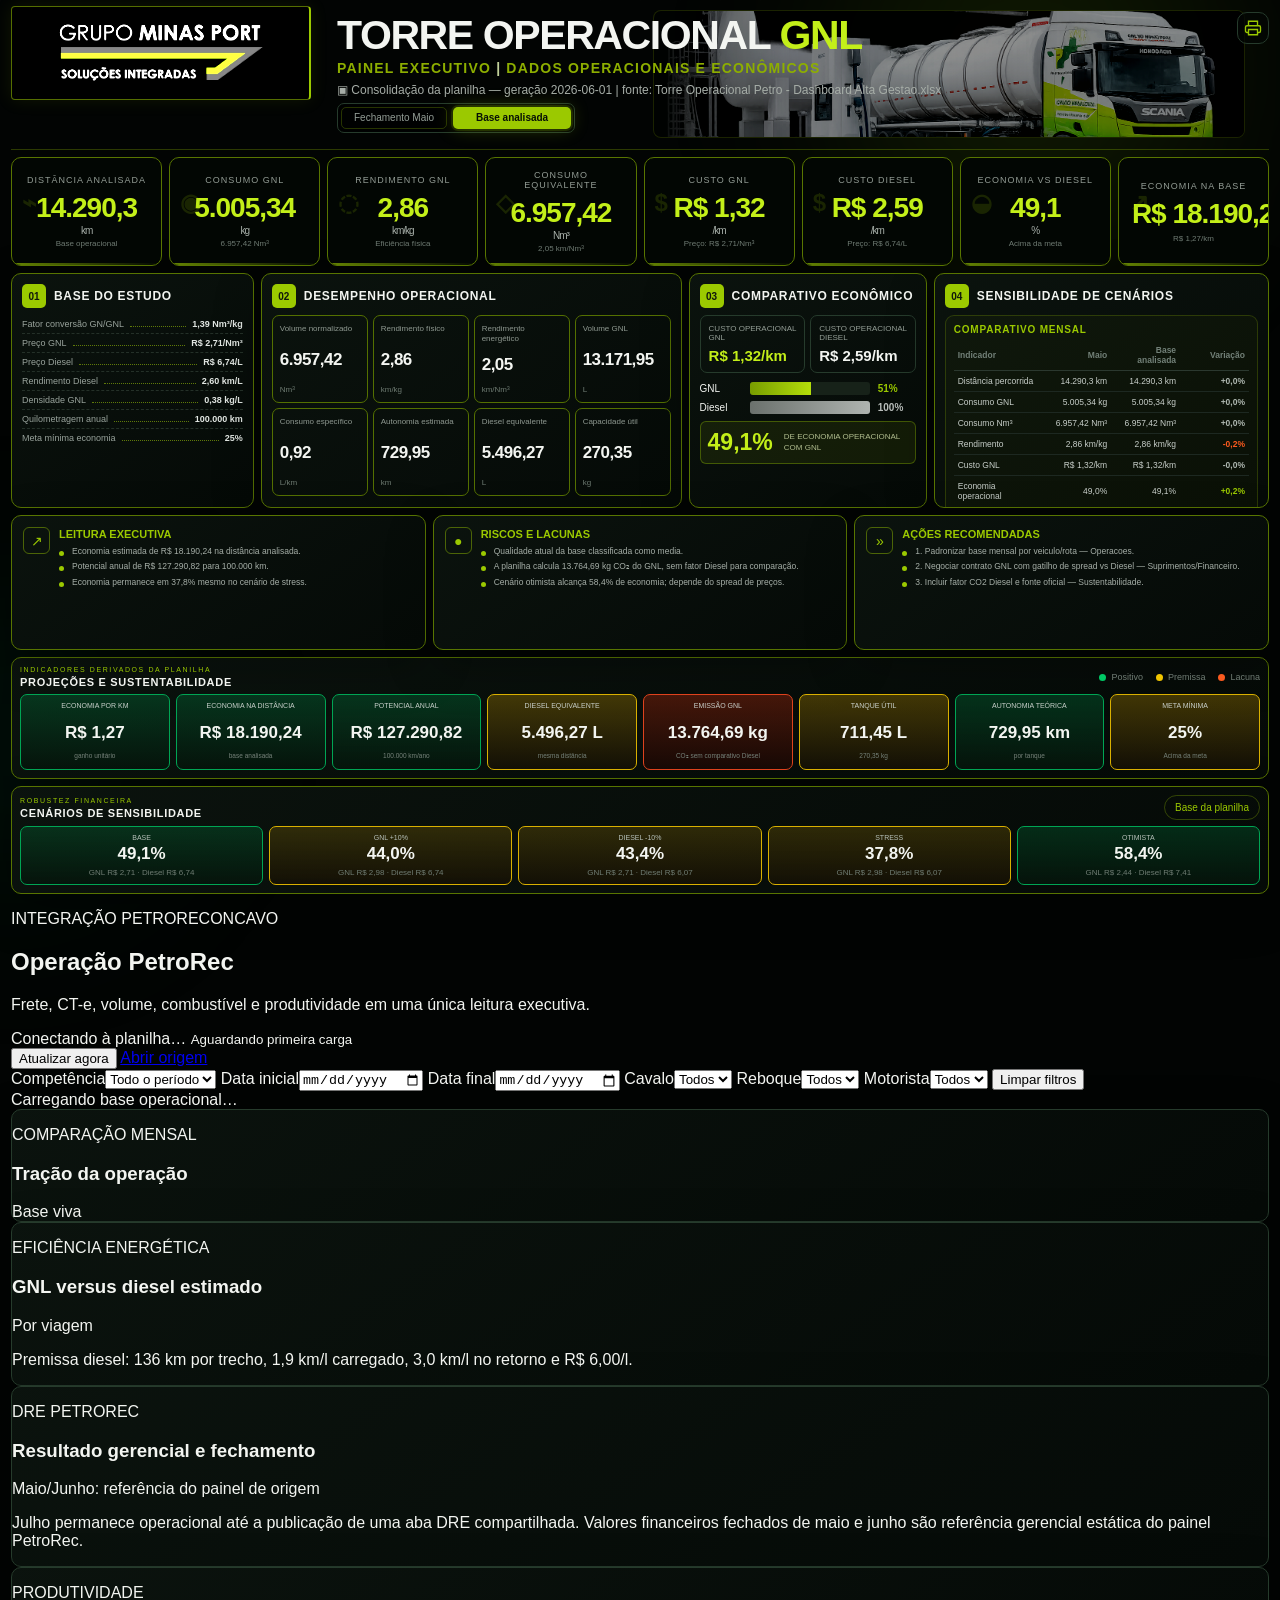
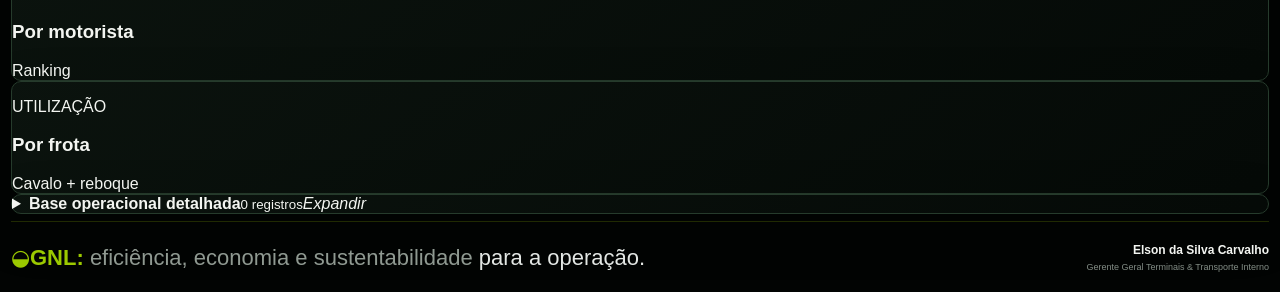
==== index[1].html @ 4cb19794 "Add files via upload" ====
﻿<!doctype html>
<html lang="pt-BR">
<head>
  <meta charset="utf-8">
  <meta name="viewport" content="width=device-width, initial-scale=1">
  <meta name="theme-color" content="#07100b">
  <meta name="description" content="Painel executivo do Projeto Piloto GNL — indicadores operacionais, econômicos e de ciclo.">
  <title>Projeto Piloto GNL | Painel Executivo</title>
  <link rel="stylesheet" href="styles.css?v=41">
  <style>
    .brand{
      position:relative!important;
      background:#020403!important;
      border:1px solid rgba(155,201,0,.55)!important;
      overflow:hidden!important;
    }
    .brand::before{
      content:""!important;
      position:absolute!important;
      inset:12px 16px!important;
      background:url("logo-minas-port-oficial.jpg") center center / contain no-repeat!important;
      z-index:10!important;
      display:block!important;
    }
    .brand>*{
      visibility:hidden!important;
    }
    @media (min-width:1251px){
      .hero{
        min-height:145px!important;
      }
      .hero-copy{
        padding:14px 0 14px 250px!important;
        width:calc(62% - 250px)!important;
        max-width:none!important;
      }
      .hero h1{
        white-space:nowrap!important;
        font-size:38px!important;
        line-height:1!important;
      }
      .hero-subtitle{
        white-space:nowrap!important;
      }
      .period-range{
        white-space:nowrap!important;
      }
      .hero-art{
        left:63%!important;
        right:18px!important;
        top:10px!important;
        bottom:auto!important;
        width:auto!important;
        height:125px!important;
        opacity:.95!important;
        background:#020403!important;
        border:1px solid rgba(155,201,0,.18)!important;
        border-radius:8px!important;
        overflow:hidden!important;
      }
      .hero-art .truck-photo{
        position:absolute!important;
        inset:0!important;
        width:100%!important;
        height:100%!important;
        object-fit:cover!important;
        object-position:center 55%!important;
        transform:none!important;
        opacity:.78!important;
        filter:brightness(.62) contrast(1.22) saturate(1.05)!important;
        mask-image:linear-gradient(90deg,transparent 0%,rgba(0,0,0,.65) 10%,#000 24%,#000 100%)!important;
        -webkit-mask-image:linear-gradient(90deg,transparent 0%,rgba(0,0,0,.65) 10%,#000 24%,#000 100%)!important;
      }
    }
  </style>
  <link rel="stylesheet" href="logo-fix.css?v=5">
  <link rel="stylesheet" href="petrorec.css?v=1">
  <style id="logo-oficial-fix-final">
    /* Logo oficial — correção final embutida no index para evitar falha por cache ou arquivo CSS não enviado */
    .brand.brand-text{
      background:#000!important;
      border:1px solid rgba(155,201,0,.55)!important;
      border-right:2px solid var(--lime)!important;
      box-shadow:0 0 22px rgba(155,201,0,.10)!important;
      display:flex!important;
      align-items:center!important;
      justify-content:center!important;
      overflow:hidden!important;
      padding:8px 12px!important;
    }
    .brand.brand-text::before,
    .brand.brand-text::after{
      content:none!important;
      display:none!important;
      background:none!important;
    }
    .brand.brand-text > :not(.official-logo){
      display:none!important;
      visibility:hidden!important;
      opacity:0!important;
    }
    .brand.brand-text .official-logo,
    .brand.brand-text img.official-logo{
      display:block!important;
      visibility:visible!important;
      opacity:1!important;
      width:100%!important;
      height:100%!important;
      max-width:100%!important;
      max-height:100%!important;
      object-fit:contain!important;
      object-position:center!important;
      filter:none!important;
      mix-blend-mode:normal!important;
    }
    @media(min-width:1251px){
      .brand.brand-text{
        width:300px!important;
        height:94px!important;
      }
      .hero-copy{
        padding-left:326px!important;
        width:calc(62% - 326px)!important;
      }
    }
    @media(max-width:820px){
      .brand.brand-text{
        width:190px!important;
        height:72px!important;
      }
      .brand.brand-text .official-logo{
        max-width:178px!important;
        max-height:62px!important;
      }
    }
  </style>
  <style id="topo-final-estavel-31-07-v2">
    /* TOPO FINAL ESTAVEL - corrige logo, caminhão, título e botões de mês */
    @media (min-width:1251px){
      .topbar.shell{
        height:106px!important;
        pointer-events:none!important;
      }
      .topbar .brand.brand-text{
        width:300px!important;
        height:94px!important;
        padding:8px 12px!important;
        background:#000!important;
        border:1px solid rgba(155,201,0,.55)!important;
        border-right:2px solid var(--lime)!important;
        border-radius:4px!important;
        overflow:hidden!important;
        display:flex!important;
        align-items:center!important;
        justify-content:center!important;
        pointer-events:auto!important;
      }
      .topbar .brand.brand-text::before,
      .topbar .brand.brand-text::after{
        content:none!important;
        display:none!important;
        background:none!important;
      }
      .topbar .brand.brand-text > :not(.official-logo){
        display:none!important;
        visibility:hidden!important;
        opacity:0!important;
      }
      .topbar .brand.brand-text img.official-logo{
        display:block!important;
        visibility:visible!important;
        opacity:1!important;
        width:100%!important;
        height:100%!important;
        max-width:100%!important;
        max-height:100%!important;
        object-fit:contain!important;
        object-position:center!important;
        filter:brightness(1.75) contrast(1.18) saturate(1.08)!important;
        mix-blend-mode:normal!important;
      }
      .hero{
        min-height:150px!important;
        display:flex!important;
        align-items:center!important;
        overflow:hidden!important;
      }
      .hero-copy{
        width:50%!important;
        max-width:760px!important;
        padding:12px 0 12px 326px!important;
        align-self:stretch!important;
        display:flex!important;
        flex-direction:column!important;
        justify-content:center!important;
        z-index:3!important;
      }
      .hero h1{
        font-size:41px!important;
        line-height:.95!important;
        letter-spacing:-1.4px!important;
        white-space:nowrap!important;
        margin:0!important;
      }
      .hero-subtitle{
        font-size:14px!important;
        letter-spacing:1.2px!important;
        margin:5px 0 0!important;
        white-space:nowrap!important;
      }
      .period-range{
        font-size:12px!important;
        margin:7px 0 0!important;
        white-space:nowrap!important;
      }
      .period-control{
        position:static!important;
        margin-top:6px!important;
        gap:7px!important;
        align-items:flex-start!important;
        width:auto!important;
        max-width:none!important;
      }
      .period-control>span{display:none!important;}
      .period-buttons{
        display:inline-flex!important;
        flex-wrap:nowrap!important;
        gap:6px!important;
        width:auto!important;
        max-width:none!important;
        padding:3px!important;
        border-radius:7px!important;
        background:rgba(0,0,0,.55)!important;
      }
      .period-buttons button{
        min-width:auto!important;
        padding:5px 12px!important;
        font-size:10px!important;
        line-height:1!important;
        border-radius:5px!important;
        white-space:nowrap!important;
      }
      .hero-art{
        left:51%!important;
        right:24px!important;
        top:10px!important;
        bottom:auto!important;
        width:auto!important;
        height:128px!important;
        opacity:.92!important;
        overflow:hidden!important;
        background:#020403!important;
        border:1px solid rgba(155,201,0,.18)!important;
        border-radius:8px!important;
      }
      .hero-art .plant{display:none!important;}
      .hero-art .truck-photo{
        position:absolute!important;
        inset:0!important;
        width:100%!important;
        height:100%!important;
        object-fit:cover!important;
        object-position:center 52%!important;
        transform:none!important;
        opacity:.82!important;
        filter:brightness(.70) contrast(1.18) saturate(1.08)!important;
        mask-image:linear-gradient(90deg,transparent 0%,rgba(0,0,0,.70) 8%,#000 22%,#000 100%)!important;
        -webkit-mask-image:linear-gradient(90deg,transparent 0%,rgba(0,0,0,.70) 8%,#000 22%,#000 100%)!important;
      }
    }
  </style>
</head>
<body>
  <div class="ambient ambient-a"></div>
  <div class="ambient ambient-b"></div>

  <header class="topbar shell">
    <a class="brand brand-text" href="#" aria-label="Grupo Minas Port — Soluções Integradas">
      <img class="official-logo" src="logo-minas-port-oficial.jpg" alt="Grupo Minas Port — Soluções Integradas">
      <span class="brand-title">GRUPO <strong>MINAS PORT</strong></span>
      <span class="brand-line"></span>
      <span class="brand-subtitle">SOLUÇÕES INTEGRADAS</span>
      <span class="brand-arrow"></span>
    </a>
    <div class="topbar-actions">
      <span class="live-dot"><i></i> Dados consolidados</span>
      <button class="icon-button" id="printButton" type="button" title="Imprimir painel" aria-label="Imprimir painel">
        <svg viewBox="0 0 24 24" aria-hidden="true"><path d="M6 9V3h12v6M6 18H4a2 2 0 0 1-2-2v-5a2 2 0 0 1 2-2h16a2 2 0 0 1 2 2v5a2 2 0 0 1-2 2h-2M6 14h12v7H6z"/></svg>
      </button>
    </div>
  </header>

  <main class="shell">
    <section class="hero">
      <div class="hero-copy">
        <p class="eyebrow">PAINEL EXECUTIVO</p>
        <h1>TORRE OPERACIONAL <span>GNL</span></h1>
        <p class="hero-subtitle">Painel executivo <span>|</span> Dados operacionais e econômicos</p>
        <p class="period-range" id="periodRange"></p>
        <div class="period-control" aria-label="Selecionar período">
          <span>Fonte</span>
          <div class="period-buttons" id="periodButtons"></div>
        </div>
      </div>
      <div class="hero-art" aria-hidden="true">
        <img class="truck-photo" src="terminal-gnl-dashboard.png" alt="">
        <svg class="plant" viewBox="0 0 720 210" preserveAspectRatio="xMidYMax meet">
          <defs>
            <linearGradient id="skyGlow" x1="0" y1="0" x2="1" y2="1"><stop stop-color="#b4f000" stop-opacity=".4"/><stop offset="1" stop-color="#00dd70" stop-opacity="0"/></linearGradient>
            <linearGradient id="truckGreen" x1="0" y1="0" x2="0" y2="1"><stop stop-color="#9bc900"/><stop offset="1" stop-color="#0f8f3b"/></linearGradient>
          </defs>
          <path class="horizon" d="M0 171H720"/>
          <g class="factory">
            <path d="M5 171v-40h22v40m8 0V99h15v72m13 0v-51h27v51m9 0V65h12v106m14 0v-88h15v88m13 0v-49h34v49m12 0V92h13v79m16 0v-57h27v57"/>
            <path class="thin" d="M13 130V91m8 39V78m83-14V34m6 30V20m22 62V48m8 34V37m62 54V53m7 38V69M0 147h243M41 108h168M72 132h145"/>
            <circle cx="110" cy="17" r="5"/><circle cx="139" cy="34" r="4"/><circle cx="209" cy="66" r="4"/>
          </g>
          <g class="truck" transform="translate(245 67)">
            <path class="tank" d="M207 21h174c37 0 54 27 54 54s-17 54-54 54H207c-28 0-43-24-43-54s15-54 43-54Z"/>
            <ellipse class="tank-end" cx="210" cy="75" rx="45" ry="54"/>
            <path class="tank-line" d="M257 22v106m62-106v106m62-106v106"/>
            <path class="cab" d="M5 20h119l39 48v74H0V50Z"/>
            <path class="cab-green" d="M3 83h157v59H0V101Z"/>
            <path class="window" d="M25 34h79l28 35H19Z"/>
            <path class="window-cut" d="M80 34v35"/>
            <path class="chassis" d="M21 137h405v13H21Z"/>
            <g class="wheels"><circle cx="46" cy="147" r="23"/><circle cx="132" cy="147" r="23"/><circle cx="350" cy="147" r="23"/><circle cx="408" cy="147" r="23"/></g>
            <g class="hubs"><circle cx="46" cy="147" r="9"/><circle cx="132" cy="147" r="9"/><circle cx="350" cy="147" r="9"/><circle cx="408" cy="147" r="9"/></g>
            <text x="37" y="113">GNL</text>
          </g>
          <path class="glow-road" d="M180 202C335 151 542 157 715 191"/>
        </svg>
      </div>
    </section>

    <section class="kpi-grid" id="kpiGrid" aria-label="Principais indicadores"></section>

    <section class="dashboard-grid">
      <article class="panel base-panel">
        <div class="panel-heading"><span class="panel-number">01</span><div><p>Premissas</p><h2>Base do estudo</h2></div></div>
        <dl class="study-list" id="studyList"></dl>
      </article>

      <article class="panel performance-panel">
        <div class="panel-heading"><span class="panel-number">02</span><div><p>Eficiência</p><h2>Desempenho operacional</h2></div></div>
        <div class="mini-grid" id="performanceGrid"></div>
      </article>

      <article class="panel economy-panel">
        <div class="panel-heading"><span class="panel-number">03</span><div><p>Resultado</p><h2>Comparativo econômico</h2></div></div>
        <div class="cost-cards" id="costCards"></div>
        <div class="bar-comparison">
          <div class="bar-row"><span>GNL</span><div class="bar-track"><i style="width:51%"></i></div><strong>51%</strong></div>
          <div class="bar-row diesel"><span>Diesel</span><div class="bar-track"><i style="width:100%"></i></div><strong>100%</strong></div>
        </div>
        <div class="saving"><strong id="savingValue">49%</strong><span>de economia operacional com GNL</span></div>
      </article>

      <article class="panel compare-panel">
        <div class="panel-heading"><span class="panel-number">04</span><div><p>Risco</p><h2>Sensibilidade de cenários</h2></div></div>
        <div class="month-compare">
          <h3>Comparativo mensal</h3>
          <table>
            <thead><tr id="monthComparisonHead"></tr></thead>
            <tbody id="monthComparisonBody"></tbody>
          </table>
        </div>
        <div class="table-wrap">
          <table>
            <thead><tr><th>Cenário</th><th id="prevMonthLabel">Preço GNL</th><th id="currentMonthLabel">Preço Diesel</th><th>Economia</th></tr></thead>
            <tbody id="comparisonBody"></tbody>
          </table>
        </div>
      </article>
    </section>

    <section class="insight-grid">
      <article class="panel insight"><div class="insight-icon">↗</div><div><h2>Leitura executiva</h2><ul id="advanceList"></ul></div></article>
      <article class="panel insight"><div class="insight-icon">●</div><div><h2>Riscos e lacunas</h2><ul id="statusList"></ul></div></article>
      <article class="panel insight"><div class="insight-icon">»</div><div><h2>Ações recomendadas</h2><ul id="nextList"></ul></div></article>
    </section>

    <section class="panel time-section">
      <div class="section-title"><div><p>Indicadores derivados da planilha</p><h2>Projeções e sustentabilidade</h2></div><span class="legend"><i class="good"></i>Positivo <i class="warn"></i>Premissa <i class="bad"></i>Lacuna</span></div>
      <div class="time-grid" id="timeGrid"></div>
    </section>

    <section class="panel stop-section">
      <div class="section-title"><div><p>Robustez financeira</p><h2>Cenários de sensibilidade</h2></div><span class="trip-count">Base da planilha</span></div>
      <div class="stop-grid" id="stopGrid"></div>
    </section>

    <section class="pr-module" id="petrorec" aria-labelledby="prTitle">
      <header class="pr-header">
        <div class="pr-heading-copy">
          <p class="pr-eyebrow">INTEGRAÇÃO PETRORECONCAVO</p>
          <h2 id="prTitle">Operação PetroRec</h2>
          <p>Frete, CT-e, volume, combustível e produtividade em uma única leitura executiva.</p>
        </div>
        <div class="pr-source-box">
          <span class="pr-status" id="prStatus" data-state="loading">Conectando à planilha…</span>
          <small id="prUpdatedAt">Aguardando primeira carga</small>
          <div class="pr-source-actions">
            <button type="button" id="prRefresh">Atualizar agora</button>
            <a href="https://paulogrupominasport.github.io/dashboard-PetroRec/" target="_blank" rel="noopener">Abrir origem</a>
          </div>
        </div>
      </header>

      <div class="pr-filterbar" aria-label="Filtros PetroRec">
        <label><span>Competência</span><select id="prMonth"><option value="">Todo o período</option></select></label>
        <label><span>Data inicial</span><input type="date" id="prDateStart"></label>
        <label><span>Data final</span><input type="date" id="prDateEnd"></label>
        <label><span>Cavalo</span><select id="prTruck"><option value="">Todos</option></select></label>
        <label><span>Reboque</span><select id="prTrailer"><option value="">Todos</option></select></label>
        <label><span>Motorista</span><select id="prDriver"><option value="">Todos</option></select></label>
        <button class="pr-clear" type="button" id="prClearFilters">Limpar filtros</button>
      </div>

      <div class="pr-context" id="prContext">Carregando base operacional…</div>
      <div class="pr-kpi-grid" id="prKpis" aria-label="Indicadores PetroRec"></div>

      <div class="pr-grid pr-grid-main">
        <article class="panel pr-panel">
          <div class="pr-panel-title"><div><p>COMPARAÇÃO MENSAL</p><h3>Tração da operação</h3></div><span>Base viva</span></div>
          <div class="pr-month-chart" id="prMonthChart"></div>
          <div class="pr-table-wrap pr-compact-table"><table><thead id="prMonthHead"></thead><tbody id="prMonthBody"></tbody></table></div>
        </article>

        <article class="panel pr-panel">
          <div class="pr-panel-title"><div><p>EFICIÊNCIA ENERGÉTICA</p><h3>GNL versus diesel estimado</h3></div><span>Por viagem</span></div>
          <div class="pr-fuel-cards" id="prFuelCards"></div>
          <div class="pr-fuel-bars" id="prFuelBars"></div>
          <p class="pr-assumption">Premissa diesel: 136 km por trecho, 1,9 km/l carregado, 3,0 km/l no retorno e R$ 6,00/l.</p>
        </article>
      </div>

      <article class="panel pr-panel pr-dre-panel">
        <div class="pr-panel-title"><div><p>DRE PETROREC</p><h3>Resultado gerencial e fechamento</h3></div><span class="pr-manual-badge">Maio/Junho: referência do painel de origem</span></div>
        <div class="pr-table-wrap"><table><thead id="prDreHead"></thead><tbody id="prDreBody"></tbody></table></div>
        <p class="pr-data-note">Julho permanece operacional até a publicação de uma aba DRE compartilhada. Valores financeiros fechados de maio e junho são referência gerencial estática do painel PetroRec.</p>
      </article>

      <div class="pr-grid pr-grid-ranking">
        <article class="panel pr-panel">
          <div class="pr-panel-title"><div><p>PRODUTIVIDADE</p><h3>Por motorista</h3></div><span>Ranking</span></div>
          <div class="pr-ranking" id="prDriverRanking"></div>
        </article>
        <article class="panel pr-panel">
          <div class="pr-panel-title"><div><p>UTILIZAÇÃO</p><h3>Por frota</h3></div><span>Cavalo + reboque</span></div>
          <div class="pr-ranking" id="prFleetRanking"></div>
        </article>
      </div>

      <details class="panel pr-panel pr-details">
        <summary><span><b>Base operacional detalhada</b><small id="prDetailCount">0 registros</small></span><em>Expandir</em></summary>
        <div class="pr-table-wrap"><table><thead><tr><th>Data</th><th>Motorista</th><th>Cavalo</th><th>Reboque</th><th>CT-e líq.</th><th>Frete</th><th>Volume m³</th><th>GNL kg</th><th>Custo GNL</th><th>R$/km</th></tr></thead><tbody id="prDetailBody"></tbody></table></div>
      </details>
    </section>
  </main>

  <footer class="shell footer">
    <div class="footer-claim"><span class="leaf">◒</span><strong>GNL:</strong> eficiência, economia e sustentabilidade <em>para a operação.</em></div>
    <div class="signature"><strong>Elson da Silva Carvalho</strong><span>Gerente Geral Terminais &amp; Transporte Interno</span></div>
  </footer>

  <div class="toast" id="toast" role="status" aria-live="polite"></div>
  <script src="dados.js?v=6"></script>
  <script src="script.js?v=34"></script>
  <script src="petrorec.js?v=1"></script>
</body>
</html>
---- styles.css ----
:root {
  --bg:#050806; --panel:#09100c; --panel-2:#0d1711; --line:#263b2c;
  --lime:#9bc900; --lime-bright:#c3ef19; --green:#00c965; --text:#f3f5f1;
  --muted:#96a099; --amber:#f1c500; --orange:#fa5a1f; --red:#d62f16;
  --radius:16px; --shadow:0 16px 48px rgba(0,0,0,.28);
}

/* Cenários extraídos da planilha */
.stop-grid{grid-template-columns:repeat(5,1fr)}
.stop-card em{display:block;margin-top:4px;color:#6f7c73;font-size:8px;font-style:normal}
.stop-card.scenario-warn{border-color:#d9b000;background:linear-gradient(180deg,rgba(201,153,0,.2),rgba(20,16,5,.9))}
.stop-card.scenario-bad{border-color:#df421d;background:linear-gradient(180deg,rgba(179,40,11,.26),rgba(25,8,4,.9))}
@media(max-width:820px){.stop-grid{grid-template-columns:repeat(2,1fr)}}
@media(max-width:520px){.stop-grid{grid-template-columns:1fr}}

/* LOGO MINAS PORT — ÚLTIMA PRIORIDADE
   Esta regra fica no fim do arquivo para sobrepor todos os ajustes antigos. */
.topbar .brand.brand-text{
  width:300px!important;
  height:94px!important;
  padding:8px 12px!important;
  background:#000!important;
  border:1px solid rgba(155,201,0,.55)!important;
  border-right:2px solid var(--lime)!important;
  border-radius:4px!important;
  box-shadow:0 0 18px rgba(155,201,0,.10)!important;
  overflow:hidden!important;
  display:flex!important;
  align-items:center!important;
  justify-content:center!important;
  pointer-events:auto!important;
}
.topbar .brand.brand-text::before,
.topbar .brand.brand-text::after{content:none!important;display:none!important;background:none!important}
.topbar .brand.brand-text > :not(.official-logo){display:none!important;visibility:hidden!important;opacity:0!important}
.topbar .brand.brand-text img.official-logo{
  content:url("logo-minas-port-oficial.jpg");
  display:block!important;
  visibility:visible!important;
  opacity:1!important;
  width:100%!important;
  height:100%!important;
  max-width:100%!important;
  max-height:100%!important;
  object-fit:contain!important;
  object-position:center!important;
  filter:none!important;
  mix-blend-mode:normal!important;
}
@media(min-width:1251px){
  .hero-copy{padding-left:326px!important;width:calc(62% - 326px)!important}
}
@media(max-width:820px){
  .topbar .brand.brand-text{width:210px!important;height:72px!important;padding:6px 8px!important}
}

/* LOGO MINAS PORT — AJUSTE DEFINITIVO 31/07
   Mantém o logo oficial em alta leitura e neutraliza regras antigas duplicadas. */
.topbar .brand.brand-text{
  width:300px!important;
  height:94px!important;
  padding:8px 12px!important;
  background:#000!important;
  border:1px solid rgba(155,201,0,.55)!important;
  border-right:2px solid var(--lime)!important;
  border-radius:4px!important;
  box-shadow:0 0 18px rgba(155,201,0,.10)!important;
  overflow:hidden!important;
  display:flex!important;
  align-items:center!important;
  justify-content:center!important;
  pointer-events:auto!important;
}
.topbar .brand.brand-text::before,
.topbar .brand.brand-text::after{
  content:none!important;
  display:none!important;
  background:none!important;
}
.topbar .brand.brand-text > :not(.official-logo){
  display:none!important;
  visibility:hidden!important;
  opacity:0!important;
}
.topbar .brand.brand-text img.official-logo{
  content:url("logo-minas-port-oficial.jpg");
  display:block!important;
  visibility:visible!important;
  opacity:1!important;
  width:100%!important;
  height:100%!important;
  max-width:100%!important;
  max-height:100%!important;
  object-fit:contain!important;
  object-position:center!important;
  filter:none!important;
  mix-blend-mode:normal!important;
}
@media(min-width:1251px){
  .hero-copy{
    padding-left:326px!important;
    width:calc(62% - 326px)!important;
  }
}
@media(max-width:820px){
  .topbar .brand.brand-text{
    width:210px!important;
    height:72px!important;
    padding:6px 8px!important;
  }
}

/* LOGO OFICIAL — REGRA FINAL ABSOLUTA */
.brand.brand-text{
  background:#020403!important;
  border:1px solid rgba(155,201,0,.55)!important;
  box-shadow:0 0 22px rgba(155,201,0,.10)!important;
  display:flex!important;
  align-items:center!important;
  justify-content:center!important;
  overflow:hidden!important;
  padding:10px 14px!important;
}
.brand.brand-text::before,
.brand.brand-text::after{
  content:none!important;
  display:none!important;
  background:none!important;
}
.brand.brand-text > :not(.official-logo){
  display:none!important;
  visibility:hidden!important;
  opacity:0!important;
}
.brand.brand-text .official-logo,
.brand.brand-text img.official-logo{
  display:block!important;
  visibility:visible!important;
  opacity:1!important;
  width:100%!important;
  height:100%!important;
  max-width:220px!important;
  max-height:78px!important;
  object-fit:contain!important;
  object-position:center!important;
  filter:brightness(1.55) contrast(1.18) drop-shadow(0 0 6px rgba(180,240,0,.12))!important;
}
@media(min-width:1251px){
  .brand.brand-text{
    width:228px!important;
    height:90px!important;
  }
}
@media(max-width:820px){
  .brand.brand-text{
    width:190px!important;
    height:72px!important;
  }
  .brand.brand-text .official-logo{
    max-width:178px!important;
    max-height:62px!important;
  }
}

/* LOGO OFICIAL — REGRA FINAL ABSOLUTA */
.brand.brand-text{
  background:#020403!important;
  border:1px solid rgba(155,201,0,.55)!important;
  box-shadow:0 0 22px rgba(155,201,0,.10)!important;
  display:flex!important;
  align-items:center!important;
  justify-content:center!important;
  overflow:hidden!important;
  padding:10px 14px!important;
}
.brand.brand-text::before,
.brand.brand-text::after{
  content:none!important;
  display:none!important;
  background:none!important;
}
.brand.brand-text > :not(.official-logo){
  display:none!important;
  visibility:hidden!important;
  opacity:0!important;
}
.brand.brand-text .official-logo,
.brand.brand-text img.official-logo{
  display:block!important;
  visibility:visible!important;
  opacity:1!important;
  width:100%!important;
  height:100%!important;
  max-width:220px!important;
  max-height:78px!important;
  object-fit:contain!important;
  object-position:center!important;
  filter:brightness(1.55) contrast(1.18) drop-shadow(0 0 6px rgba(180,240,0,.12))!important;
}
@media(min-width:1251px){
  .brand.brand-text{
    width:228px!important;
    height:90px!important;
  }
}
@media(max-width:820px){
  .brand.brand-text{
    width:190px!important;
    height:72px!important;
  }
  .brand.brand-text .official-logo{
    max-width:178px!important;
    max-height:62px!important;
  }
}

/* Ajuste definitivo 2026-07-31: caminhão ampliado na faixa superior marcada */
@media (min-width:1251px){
  .hero{
    min-height:190px!important;
  }
  .hero-copy{
    padding:14px 0 14px 250px!important;
    max-width:720px!important;
  }
  .hero-art{
    left:46%!important;
    right:18px!important;
    top:8px!important;
    bottom:auto!important;
    width:auto!important;
    height:178px!important;
    opacity:.95!important;
    background:#020403!important;
    border:1px solid rgba(155,201,0,.18)!important;
    border-radius:8px!important;
    overflow:hidden!important;
  }
  .hero-art .truck-photo{
    position:absolute!important;
    inset:0!important;
    width:100%!important;
    height:100%!important;
    object-fit:cover!important;
    object-position:center 56%!important;
    transform:none!important;
    opacity:.78!important;
    filter:brightness(.62) contrast(1.22) saturate(1.05)!important;
    mask-image:linear-gradient(90deg,transparent 0%,rgba(0,0,0,.65) 10%,#000 24%,#000 100%)!important;
    -webkit-mask-image:linear-gradient(90deg,transparent 0%,rgba(0,0,0,.65) 10%,#000 24%,#000 100%)!important;
  }
}

/* Ajuste definitivo 2026-07-31: caminhão ampliado na faixa superior marcada */
@media (min-width:1251px){
  .hero{
    min-height:190px!important;
  }
  .hero-copy{
    padding:14px 0 14px 250px!important;
    max-width:720px!important;
  }
  .hero-art{
    left:46%!important;
    right:18px!important;
    top:8px!important;
    bottom:auto!important;
    width:auto!important;
    height:178px!important;
    opacity:.95!important;
    background:#020403!important;
    border:1px solid rgba(155,201,0,.18)!important;
    border-radius:8px!important;
    overflow:hidden!important;
  }
  .hero-art .truck-photo{
    position:absolute!important;
    inset:0!important;
    width:100%!important;
    height:100%!important;
    object-fit:cover!important;
    object-position:center 56%!important;
    transform:none!important;
    opacity:.78!important;
    filter:brightness(.62) contrast(1.22) saturate(1.05)!important;
    mask-image:linear-gradient(90deg,transparent 0%,rgba(0,0,0,.65) 10%,#000 24%,#000 100%)!important;
    -webkit-mask-image:linear-gradient(90deg,transparent 0%,rgba(0,0,0,.65) 10%,#000 24%,#000 100%)!important;
  }
}

/* Correções finais: logo em HTML/CSS, botão sem sobreposição e comparativo mensal */
.brand.brand-text{position:relative;gap:5px;justify-content:center;padding:12px 14px 12px 14px;background:#020403;border:1px solid rgba(155,201,0,.42);overflow:hidden}
.brand-title{font-size:16px;letter-spacing:1.2px;color:#d9dedb;white-space:nowrap}
.brand-title strong{color:#fff;font-weight:900}
.brand-line{width:178px;height:4px;background:linear-gradient(90deg,#dfe5df 0 62%,var(--lime) 62% 100%);box-shadow:0 0 8px rgba(155,201,0,.25)}
.brand-subtitle{font-size:8px;letter-spacing:1.4px;color:#d6ddd8;white-space:nowrap}
.brand-arrow{position:absolute;right:13px;bottom:20px;width:58px;height:17px;background:var(--lime);clip-path:polygon(0 35%,72% 35%,72% 0,100% 50%,72% 100%,72% 65%,0 65%)}
.brand.brand-text:after{display:none}
.brand-signature{display:none!important}
.month-compare{margin-bottom:10px;border:1px solid rgba(155,201,0,.22);border-radius:9px;padding:8px;background:rgba(155,201,0,.035)}
.month-compare h3{margin:0 0 5px;color:var(--lime);font-size:10px;text-transform:uppercase;letter-spacing:.8px}
.month-compare table{font-size:8.5px;min-width:0;width:100%;table-layout:fixed}
.month-compare th,.month-compare td{padding:5px 4px}
.month-compare th:first-child,.month-compare td:first-child{width:30%}

/* Ajuste 2026-07-31: imagem superior em formato banner, preenchendo a área marcada */
@media (min-width:1251px){
  .hero{min-height:190px!important}
  .hero-copy{padding:14px 0 14px 250px!important;max-width:720px!important}
  .hero-art{
    left:46%!important;
    right:18px!important;
    top:8px!important;
    bottom:auto!important;
    width:auto!important;
    height:178px!important;
    background:#020403!important;
    border:1px solid rgba(155,201,0,.16)!important;
    border-radius:8px!important;
    overflow:hidden!important;
  }
  .hero-art .truck-photo{
    inset:0!important;
    width:100%!important;
    height:100%!important;
    object-fit:cover!important;
    object-position:center 56%!important;
    transform:none!important;
    opacity:.78!important;
    filter:brightness(.62) contrast(1.22) saturate(1.05)!important;
    mask-image:linear-gradient(90deg,transparent 0%,rgba(0,0,0,.65) 10%,#000 24%,#000 100%)!important;
    -webkit-mask-image:linear-gradient(90deg,transparent 0%,rgba(0,0,0,.65) 10%,#000 24%,#000 100%)!important;
  }
}

/* Imagens oficiais fornecidas para o cabeçalho */
.brand:after{display:none}
.brand-mark{width:176px;height:27px;object-fit:cover;object-position:center 61%;margin-top:6px;background:#fff;border-radius:1px}
.hero-art .plant{display:none}
.truck-photo{position:absolute;right:0;bottom:0;width:100%;height:100%;object-fit:cover;object-position:center 30%;filter:saturate(1.02) contrast(1.08) brightness(.88);mask-image:linear-gradient(90deg,transparent 0%,rgba(0,0,0,.75) 20%,#000 35%,#000 100%);-webkit-mask-image:linear-gradient(90deg,transparent 0%,rgba(0,0,0,.75) 20%,#000 35%,#000 100%)}
@media(max-width:820px){.brand-mark{width:150px;height:24px}.truck-photo{object-position:center 30%}}
.brand-signature{display:block;width:210px;height:auto;max-height:84px;object-fit:contain;filter:brightness(1.25) contrast(1.05) drop-shadow(0 0 8px rgba(155,201,0,.08))}
@media(min-width:1251px){.hero-art{right:12px;width:min(56%,940px)}.brand{padding-right:18px}.brand-signature{width:205px}}
@media(max-width:820px){.brand-signature{width:170px;max-height:65px}}

/* Ajuste solicitado: logo legível e fotografia 100% visível */
.brand{background:#fff;padding:5px 9px;border-radius:3px}
.brand-signature{width:205px;max-height:76px;filter:none}
.hero-art{height:100%}
.truck-photo{inset:0;width:100%;height:100%;object-fit:contain;object-position:center;filter:none;mask-image:none;-webkit-mask-image:none}
@media(min-width:1251px){.brand{width:228px;height:88px;padding:8px 10px}.hero-art{right:22px;width:190px;height:112px}.brand-signature{width:205px;max-height:72px}}
@media(max-width:820px){.brand{padding:4px 7px}.brand-signature{width:160px;max-height:58px}.hero-art{right:0;width:42%;height:100%}}

/* Composição final baseada no mockup de referência */
.brand{background:#000;border:1px solid rgba(155,201,0,.3);box-shadow:0 0 22px rgba(155,201,0,.08)}
.brand-signature{filter:brightness(1.9) contrast(1.15) drop-shadow(0 0 5px rgba(255,255,255,.12))}
.hero-art{background:#020403}
.truck-photo{width:100%;height:100%;object-fit:cover;object-position:center 48%;opacity:.78;filter:brightness(.52) contrast(1.28) saturate(1.2);mask-image:linear-gradient(90deg,transparent 0%,rgba(0,0,0,.55) 14%,#000 36%,#000 100%);-webkit-mask-image:linear-gradient(90deg,transparent 0%,rgba(0,0,0,.55) 14%,#000 36%,#000 100%)}
@media(min-width:1251px){.brand{width:228px;height:88px}.hero-art{right:0;width:min(60%,1000px);height:112px}}
@media(max-width:820px){.brand{background:#000}.hero-art{width:58%}.truck-photo{object-position:center 48%}}

/* Redução solicitada: caminhão a 50% do tamanho anterior */
.truck-photo{transform:scale(.5);transform-origin:right center}
*{box-sizing:border-box} html{scroll-behavior:smooth} body{margin:0;background:var(--bg);color:var(--text);font-family:"Segoe UI",Arial,sans-serif;min-width:320px;overflow-x:hidden}
body:before{content:"";position:fixed;inset:0;pointer-events:none;opacity:.18;background-image:linear-gradient(rgba(255,255,255,.025) 1px,transparent 1px),linear-gradient(90deg,rgba(255,255,255,.02) 1px,transparent 1px);background-size:40px 40px;mask-image:linear-gradient(to bottom,black,transparent 82%)}
.ambient{position:fixed;border-radius:50%;filter:blur(90px);pointer-events:none;z-index:-1}.ambient-a{width:380px;height:380px;background:rgba(114,173,0,.12);top:-120px;right:5%}.ambient-b{width:320px;height:320px;background:rgba(0,163,87,.07);bottom:0;left:-150px}
.shell{width:min(1640px,calc(100% - 36px));margin-inline:auto}.topbar{height:72px;display:flex;align-items:center;justify-content:space-between;border-bottom:1px solid rgba(155,201,0,.34)}
.brand{text-decoration:none;color:white;display:flex;flex-direction:column;line-height:1}.brand-name{font-size:18px;letter-spacing:1px}.brand-name strong{font-weight:800}.brand-sub{font-size:8px;color:#aeb8b0;letter-spacing:1.5px;margin-top:7px}.brand:after{content:"";width:126px;height:4px;margin-top:8px;background:linear-gradient(90deg,var(--lime),var(--lime) 70%,transparent 70%);clip-path:polygon(0 0,100% 0,92% 100%,0 100%)}
.topbar-actions{display:flex;align-items:center;gap:16px}.live-dot{font-size:12px;color:var(--muted);display:flex;gap:8px;align-items:center}.live-dot i{width:8px;height:8px;background:var(--green);border-radius:50%;box-shadow:0 0 0 5px rgba(0,201,101,.1)}
.icon-button{width:40px;height:40px;border:1px solid var(--line);background:var(--panel);border-radius:10px;display:grid;place-items:center;cursor:pointer;color:var(--lime);transition:.2s}.icon-button:hover{border-color:var(--lime);transform:translateY(-1px)}.icon-button svg{width:18px;fill:none;stroke:currentColor;stroke-width:1.8}
.hero{min-height:240px;position:relative;display:flex;align-items:center;border-bottom:1px solid rgba(155,201,0,.22);overflow:hidden}.hero-copy{position:relative;z-index:2;padding:38px 0}.eyebrow{color:var(--lime);font-size:12px;letter-spacing:3px;font-weight:700;margin:0 0 9px}.hero h1{font-size:clamp(36px,4vw,66px);letter-spacing:-2.6px;line-height:.95;margin:0;font-weight:800}.hero h1 span{color:var(--lime-bright)}.hero-subtitle{font-size:16px;text-transform:uppercase;letter-spacing:4px;color:#a8b0aa;margin:13px 0 25px}.period-control{display:flex;align-items:center;gap:14px;font-size:12px;color:var(--muted)}.period-buttons{display:flex;gap:5px;background:rgba(255,255,255,.035);padding:4px;border:1px solid var(--line);border-radius:10px}.period-buttons button{border:0;background:transparent;color:#929c95;padding:7px 13px;border-radius:7px;cursor:pointer;font-size:12px}.period-buttons button.active{color:#071006;background:var(--lime);font-weight:800}.hero-art{position:absolute;right:-20px;bottom:0;width:min(59%,850px);opacity:.9}.hero-art svg{display:block;width:100%;height:auto}.horizon,.glow-road{fill:none;stroke:#466b16}.factory{fill:#718d00;stroke:#9bc900;stroke-width:2;opacity:.67}.factory .thin{fill:none;stroke-width:1}.truck .tank{fill:#c9d0ca;stroke:#eef1ed;stroke-width:2}.tank-end{fill:#eef1ed;stroke:#fff}.tank-line{fill:none;stroke:#7e8981;stroke-width:4}.cab{fill:#e8ece9;stroke:#fff;stroke-width:2}.cab-green{fill:url(#truckGreen)}.window{fill:#18241d;stroke:#9ba79f}.window-cut{stroke:#d4dad6;stroke-width:3}.chassis{fill:#7f8d84}.wheels{fill:#080a09;stroke:#929a94;stroke-width:4}.hubs{fill:#9bc900}.truck text{fill:white;font-weight:800;font-size:24px}.glow-road{stroke:url(#skyGlow);stroke-width:5;fill:none}
.kpi-grid{display:grid;grid-template-columns:repeat(6,1fr);gap:10px;padding:16px 0}.kpi{position:relative;min-height:116px;background:linear-gradient(145deg,rgba(15,27,19,.98),rgba(7,12,9,.98));border:1px solid var(--line);border-radius:var(--radius);padding:16px;overflow:hidden;transition:.2s}.kpi:after{content:"";position:absolute;left:0;right:0;bottom:0;height:2px;background:linear-gradient(90deg,var(--lime),transparent);opacity:.65}.kpi:hover{transform:translateY(-2px);border-color:#496623}.kpi-label{font-size:10px;color:#939c95;text-transform:uppercase;letter-spacing:1px}.kpi-value{display:block;color:var(--lime-bright);font-size:clamp(22px,2.1vw,34px);font-weight:800;letter-spacing:-1px;margin-top:10px;white-space:nowrap}.kpi-unit{font-size:12px;color:#aab2ac;margin-left:4px;font-weight:500}.kpi-note{display:block;margin-top:7px;font-size:10px;color:#6f7b73}.kpi-icon{position:absolute;right:12px;top:12px;color:rgba(155,201,0,.16);font-size:32px}
.dashboard-grid{display:grid;grid-template-columns:1fr 1.75fr 1fr 1.45fr;gap:10px}.panel{background:linear-gradient(145deg,rgba(11,19,14,.98),rgba(5,10,7,.98));border:1px solid var(--line);border-radius:var(--radius);box-shadow:var(--shadow)}.dashboard-grid>.panel{min-height:338px;padding:17px}.panel-heading{display:flex;align-items:center;gap:11px;margin-bottom:17px}.panel-number{display:grid;place-items:center;width:31px;height:31px;border-radius:9px;background:var(--lime);color:#10180a;font-size:12px;font-weight:900}.panel-heading p,.section-title p{font-size:9px;color:var(--lime);letter-spacing:1.6px;text-transform:uppercase;margin:0 0 3px}.panel-heading h2,.section-title h2{font-size:15px;text-transform:uppercase;letter-spacing:.7px;margin:0;font-weight:700}
.study-list{margin:0}.study-list div{display:flex;align-items:baseline;gap:6px;padding:7px 0;border-bottom:1px dashed #243028}.study-list div:last-child{border:0}.study-list dt{font-size:11px;color:#99a39c;white-space:nowrap}.study-list .dots{flex:1;border-bottom:1px dotted #5f7909}.study-list dd{font-size:11px;margin:0;color:#e2e7e3;white-space:nowrap;font-weight:600}
.mini-grid{display:grid;grid-template-columns:repeat(4,1fr);gap:8px}.mini-card{border:1px solid #263b2c;border-radius:11px;padding:12px 10px;min-height:116px;display:flex;flex-direction:column;justify-content:space-between}.mini-card span{font-size:9px;color:#8f9991;line-height:1.25}.mini-card strong{font-size:20px;letter-spacing:-.5px;font-weight:700}.mini-card em{font-size:9px;color:#6e7b72;font-style:normal}
.cost-cards{display:grid;grid-template-columns:1fr 1fr;gap:8px}.cost-card{padding:12px;border:1px solid var(--line);border-radius:11px}.cost-card span{font-size:9px;color:#949e96;display:block}.cost-card strong{font-size:19px;display:block;margin-top:7px}.cost-card:first-child strong{color:var(--lime-bright)}.bar-comparison{margin:19px 0 15px}.bar-row{display:grid;grid-template-columns:42px 1fr 38px;gap:8px;align-items:center;margin:10px 0;font-size:10px}.bar-row strong{color:var(--lime)}.bar-track{height:13px;background:#172219;border-radius:3px;overflow:hidden}.bar-track i{display:block;height:100%;background:linear-gradient(90deg,#789d00,#b4de0a)}.bar-row.diesel i{background:linear-gradient(90deg,#6b716d,#afb4b0)}.bar-row.diesel strong{color:#b9bebb}.saving{display:flex;align-items:center;gap:11px;padding:13px;border-radius:11px;background:rgba(155,201,0,.09);border:1px solid rgba(155,201,0,.35)}.saving strong{font-size:30px;color:var(--lime-bright)}.saving span{font-size:10px;line-height:1.35;text-transform:uppercase;color:#b1bd8f}
.table-wrap{overflow:auto}table{border-collapse:collapse;width:100%;font-size:10px;min-width:390px}th{text-align:right;color:#728078;font-weight:600;padding:9px 6px;border-bottom:1px solid #2b382f}th:first-child,td:first-child{text-align:left}td{text-align:right;padding:10px 6px;border-bottom:1px solid #1d2821;color:#c7cec9}tbody tr:last-child td{border:0}.variation{font-weight:800}.variation.up{color:var(--lime)}.variation.down{color:var(--orange)}.variation.flat{color:#aeb7b0}
.insight-grid{display:grid;grid-template-columns:repeat(3,1fr);gap:10px;margin-top:10px}.insight{display:flex;gap:15px;padding:18px;min-height:174px}.insight-icon{width:38px;height:38px;flex:0 0 38px;border:1px solid rgba(155,201,0,.45);border-radius:12px;color:var(--lime);display:grid;place-items:center;font-size:20px}.insight h2{font-size:13px;text-transform:uppercase;color:var(--lime);margin:3px 0 12px}.insight ul{list-style:none;padding:0;margin:0}.insight li{position:relative;padding:0 0 8px 13px;color:#a6afa8;font-size:10px;line-height:1.45}.insight li:before{content:"";position:absolute;left:0;top:5px;width:5px;height:5px;border-radius:50%;background:var(--lime)}
.time-section,.stop-section{padding:17px;margin-top:10px}.section-title{display:flex;align-items:center;justify-content:space-between;margin-bottom:15px}.legend{font-size:9px;color:#707c74;display:flex;align-items:center;gap:5px}.legend i{width:7px;height:7px;border-radius:50%;margin-left:8px}.good{background:var(--green)}.warn{background:var(--amber)}.bad{background:var(--orange)}.time-grid{display:grid;grid-template-columns:repeat(7,1fr);gap:8px}.time-card{min-height:104px;border-radius:12px;border:1px solid;padding:12px 9px;text-align:center;background:#0c1510}.time-card.good{border-color:#00a554;background:linear-gradient(180deg,rgba(0,130,65,.32),rgba(5,20,11,.9))}.time-card.warn{border-color:#d9b000;background:linear-gradient(180deg,rgba(201,153,0,.3),rgba(20,16,5,.9))}.time-card.bad{border-color:#df421d;background:linear-gradient(180deg,rgba(179,40,11,.36),rgba(25,8,4,.9))}.time-card span{font-size:8px;color:#c9d0cb;text-transform:uppercase;display:block;min-height:25px}.time-card strong{font-size:20px;display:block;margin:3px 0}.time-card em{font-size:8px;color:#76827a;font-style:normal}.stop-grid{display:grid;grid-template-columns:repeat(4,1fr);gap:8px}.stop-card{padding:13px;border:1px solid #00a554;border-radius:12px;background:linear-gradient(180deg,rgba(0,140,68,.25),rgba(5,20,11,.88));text-align:center}.stop-card span{display:block;font-size:9px;color:#b7c1ba;text-transform:uppercase}.stop-card strong{font-size:21px;display:block;margin-top:7px}.trip-count{font-size:10px;color:var(--lime);border:1px solid rgba(155,201,0,.3);padding:6px 10px;border-radius:20px}
.footer{min-height:112px;display:flex;align-items:center;justify-content:space-between;border-top:1px solid rgba(155,201,0,.2);margin-top:18px}.footer-claim{font-size:clamp(16px,2vw,26px);color:#8f9991}.footer-claim .leaf,.footer-claim strong{color:var(--lime)}.footer-claim em{font-style:normal;color:#e3e7e4}.signature{text-align:right;display:flex;flex-direction:column;gap:5px}.signature strong{font-size:14px}.signature span{font-size:10px;color:#828c85}.toast{position:fixed;left:50%;bottom:24px;transform:translate(-50%,20px);background:#e7f4cb;color:#142006;padding:11px 16px;border-radius:10px;font-size:12px;font-weight:700;opacity:0;pointer-events:none;transition:.25s;z-index:10}.toast.show{opacity:1;transform:translate(-50%,0)}
@media(max-width:1250px){.kpi-grid{grid-template-columns:repeat(3,1fr)}.dashboard-grid{grid-template-columns:1fr 1.6fr}.mini-grid{grid-template-columns:repeat(4,1fr)}.time-grid{grid-template-columns:repeat(4,1fr)}.hero-art{right:-130px;width:72%}}
@media(max-width:820px){.shell{width:min(100% - 24px,1640px)}.hero{min-height:300px;align-items:flex-start}.hero-art{width:100%;right:-160px;opacity:.35}.hero h1{font-size:42px}.hero-subtitle{font-size:11px;letter-spacing:2px}.kpi-grid{grid-template-columns:repeat(2,1fr)}.dashboard-grid,.insight-grid{grid-template-columns:1fr}.dashboard-grid>.panel{min-height:0}.time-grid{grid-template-columns:repeat(2,1fr)}.stop-grid{grid-template-columns:repeat(2,1fr)}.footer{flex-direction:column;align-items:flex-start;justify-content:center;gap:18px}.signature{text-align:left}}
@media(max-width:520px){.topbar-actions .live-dot{display:none}.hero h1{font-size:34px}.period-control{align-items:flex-start;flex-direction:column}.kpi-grid{grid-template-columns:1fr}.kpi{min-height:98px}.dashboard-grid{display:block}.dashboard-grid>.panel{margin-bottom:10px}.mini-grid{grid-template-columns:repeat(2,1fr)}.insight-grid{display:block}.insight{margin-bottom:10px}.time-grid,.stop-grid{grid-template-columns:1fr}.section-title{align-items:flex-start;gap:10px}.legend{display:none}.footer-claim{line-height:1.5}}
@media print{.ambient,.topbar-actions,.period-control,.toast{display:none!important}body{background:#050806!important;-webkit-print-color-adjust:exact;print-color-adjust:exact}.shell{width:100%}.hero{min-height:180px}.panel,.kpi{break-inside:avoid}.insight-grid{grid-template-columns:repeat(3,1fr)}.time-grid{grid-template-columns:repeat(7,1fr)}.footer{min-height:70px}}

/* LOGO OFICIAL — REGRA FINAL DE MAIOR PRIORIDADE */
.brand.brand-text{
  background:#020403!important;
  border:1px solid rgba(155,201,0,.55)!important;
  box-shadow:0 0 22px rgba(155,201,0,.10)!important;
  display:flex!important;
  align-items:center!important;
  justify-content:center!important;
  overflow:hidden!important;
  padding:10px 14px!important;
}
.brand.brand-text::before,
.brand.brand-text::after{
  content:none!important;
  display:none!important;
  background:none!important;
}
.brand.brand-text > :not(.official-logo){
  display:none!important;
  visibility:hidden!important;
  opacity:0!important;
}
.brand.brand-text .official-logo,
.brand.brand-text img.official-logo{
  display:block!important;
  visibility:visible!important;
  opacity:1!important;
  width:100%!important;
  height:100%!important;
  max-width:220px!important;
  max-height:78px!important;
  object-fit:contain!important;
  object-position:center!important;
  filter:brightness(1.55) contrast(1.18) drop-shadow(0 0 6px rgba(180,240,0,.12))!important;
}
@media(min-width:1251px){
  .brand.brand-text{
    width:228px!important;
    height:90px!important;
  }
}
@media(max-width:820px){
  .brand.brand-text{
    width:190px!important;
    height:72px!important;
  }
  .brand.brand-text .official-logo{
    max-width:178px!important;
    max-height:62px!important;
  }
}

/* Correção final do logo oficial — 31/07/2026
   Usa o arquivo local em /assets e evita que regras antigas de pseudo-elemento escondam a marca. */
.brand.brand-text{
  background:#020403!important;
  border:1px solid rgba(155,201,0,.55)!important;
  box-shadow:0 0 22px rgba(155,201,0,.10)!important;
  display:flex!important;
  align-items:center!important;
  justify-content:center!important;
  overflow:hidden!important;
  padding:10px 14px!important;
}
.brand.brand-text::before,
.brand.brand-text::after{
  content:none!important;
  display:none!important;
  background:none!important;
}
.brand.brand-text > :not(.official-logo){
  display:none!important;
  visibility:hidden!important;
  opacity:0!important;
}
.brand.brand-text .official-logo{
  display:block!important;
  visibility:visible!important;
  opacity:1!important;
  width:100%!important;
  height:100%!important;
  max-width:220px!important;
  max-height:78px!important;
  object-fit:contain!important;
  object-position:center!important;
  filter:brightness(1.55) contrast(1.18) drop-shadow(0 0 6px rgba(180,240,0,.12))!important;
}
@media(min-width:1251px){
  .brand.brand-text{
    width:228px!important;
    height:90px!important;
  }
}
@media(max-width:820px){
  .brand.brand-text{
    width:190px!important;
    height:72px!important;
  }
  .brand.brand-text .official-logo{
    max-width:178px!important;
    max-height:62px!important;
  }
}

/* Correção reforçada 2026-07-07 */
.brand.brand-text{
  background:#020403!important;
  border:1px solid rgba(155,201,0,.55)!important;
  box-shadow:0 0 22px rgba(155,201,0,.1)!important;
  color:#fff!important;
  display:flex!important;
  flex-direction:column!important;
  justify-content:center!important;
  gap:5px!important;
  overflow:hidden!important;
}
.brand.brand-text:after{display:none!important}
.brand-title{font-size:16px!important;letter-spacing:1.2px!important;color:#d9dedb!important;white-space:nowrap!important}
.brand-title strong{color:#fff!important;font-weight:900!important}
.brand-line{display:block!important;width:178px!important;height:4px!important;background:linear-gradient(90deg,#dfe5df 0 62%,var(--lime) 62% 100%)!important}
.brand-subtitle{font-size:8px!important;letter-spacing:1.4px!important;color:#d6ddd8!important;white-space:nowrap!important}
.brand-arrow{position:absolute!important;right:13px!important;bottom:20px!important;width:58px!important;height:17px!important;background:var(--lime)!important;clip-path:polygon(0 35%,72% 35%,72% 0,100% 50%,72% 100%,72% 65%,0 65%)!important}
.brand img,.brand-signature{display:none!important}
.period-control{position:static!important;margin-top:5px!important}
.period-buttons{flex-wrap:wrap!important;gap:7px!important}
.period-buttons button{border:1px solid rgba(155,201,0,.25)!important}
.period-buttons button.active{line-height:1.05!important;min-width:118px!important;box-shadow:0 0 0 2px rgba(180,240,0,.12),0 0 18px rgba(155,201,0,.28)!important}

/* Logo oficial Grupo Minas Port */
.brand.brand-text{
  background:#020403 url("https://elsoncarvalho-a.github.io/Torre-GNL/logo-minas-port-oficial.jpg") center center / calc(100% - 28px) auto no-repeat!important;
}
.brand.brand-text>*{
  opacity:0!important;
}
.brand.brand-text .official-logo{
  display:block!important;
  opacity:1!important;
  width:100%!important;
  height:auto!important;
  max-height:82px!important;
  object-fit:contain!important;
}

/* Arte superior com imagem completa — terminal GNL */
.hero-art{
  background:#020403!important;
}
.hero-art .plant{
  display:none!important;
}
.hero-art .truck-photo{
  position:absolute!important;
  inset:0!important;
  width:100%!important;
  height:100%!important;
  object-fit:contain!important;
  object-position:center center!important;
  transform:none!important;
  opacity:.86!important;
  filter:brightness(.78) contrast(1.12) saturate(1.04)!important;
  mask-image:none!important;
  -webkit-mask-image:none!important;
  background:#020403!important;
}
@media(min-width:1251px){
  .hero{
    min-height:170px!important;
  }
  .hero-copy{
    padding:14px 0 14px 250px!important;
  }
  .hero-art{
    right:18px!important;
    top:12px!important;
    bottom:auto!important;
    width:min(54%,900px)!important;
    height:150px!important;
    border:1px solid rgba(155,201,0,.16)!important;
    border-radius:6px!important;
  }
}
.month-compare{margin-bottom:10px;border:1px solid rgba(155,201,0,.22);border-radius:9px;padding:8px;background:rgba(155,201,0,.035)}
.month-compare h3{margin:0 0 5px;color:var(--lime);font-size:10px;text-transform:uppercase;letter-spacing:.8px}
.month-compare table{font-size:8.5px;min-width:0;width:100%;table-layout:fixed}
.month-compare th,.month-compare td{padding:5px 4px}
.month-compare th:first-child,.month-compare td:first-child{width:30%}

/* Enquadramento executivo 16:9 — fiel à composição do mockup de referência */
@media (min-width:1251px){
  :root{--radius:10px}
  body{background:#020403}
  .shell{width:min(1880px,calc(100% - 22px))}
  .topbar{position:absolute;top:0;left:50%;transform:translateX(-50%);z-index:5;height:106px;border-bottom:0;pointer-events:none}
  .brand{width:228px;height:90px;justify-content:center;border-right:2px solid var(--lime);pointer-events:auto}
  .brand-name{font-size:16px}.brand-sub{font-size:7px}.brand:after{width:178px;height:5px}
  .topbar-actions{position:absolute;right:0;top:12px;pointer-events:auto}.live-dot{display:none}.icon-button{width:32px;height:32px;background:rgba(3,7,4,.72)}
  .hero{min-height:112px;border-bottom:1px solid rgba(155,201,0,.28)}
  .hero-copy{padding:8px 0 8px 250px;align-self:stretch;display:flex;flex-direction:column;justify-content:center}
  .eyebrow{display:none}
  .hero h1{font-size:38px;letter-spacing:-1.2px;line-height:1;margin:0}
  .hero-subtitle{font-size:15px;letter-spacing:1px;color:#8dae00;margin:4px 0 0;font-weight:700}.hero-subtitle span{color:#c2d29b}
  .period-range{font-size:12px;color:#a6ada7;margin:7px 0 0}
  .period-control{position:static;margin-top:5px;gap:7px;z-index:6}
  .period-control>span{display:none}.period-buttons{padding:2px;border-radius:6px;background:rgba(0,0,0,.55)}
  .period-buttons button{padding:4px 9px;font-size:9px;border-radius:4px}
  .hero-art{right:24px;bottom:-3px;width:min(57%,920px);height:112px;overflow:hidden;opacity:.92}
  .hero-art svg{height:145px;width:100%;transform:translateY(-25px)}

  .kpi-grid{grid-template-columns:repeat(8,minmax(0,1fr));gap:7px;padding:7px 0;align-items:stretch}
  .kpi{min-height:92px;padding:12px 13px;border-color:#587500;background:rgba(3,7,4,.96);display:flex;flex-direction:column;justify-content:center}
  .kpi-label{display:block;text-align:center;font-size:9px}.kpi-value{text-align:center;font-size:28px;margin-top:7px}.kpi-unit{display:block;margin:1px 0 0;font-size:10px}
  .kpi-note{text-align:center;margin-top:3px;font-size:8px}.kpi-icon{left:10px;right:auto;top:31px;font-size:24px}
  .kpi:nth-child(n+6){min-height:92px;align-self:stretch}.kpi:nth-child(n+6) .kpi-value{font-size:28px;margin-top:7px}.kpi:nth-child(n+6) .kpi-icon{font-size:24px;top:31px}

  .dashboard-grid{gap:7px;grid-template-columns:1.05fr 1.82fr 1.03fr 1.45fr}
  .dashboard-grid>.panel{min-height:235px;height:235px;padding:10px;overflow:hidden;border-color:#587500}
  .panel-heading{gap:8px;margin-bottom:7px}.panel-number{width:24px;height:24px;border-radius:5px;font-size:10px}.panel-heading p{display:none}.panel-heading h2{font-size:12px}
  .study-list div{padding:4px 0}.study-list dt,.study-list dd{font-size:9px}
  .mini-grid{gap:5px}.mini-card{min-height:88px;padding:8px 7px;border-radius:7px;border-color:#547000}.mini-card span{font-size:8px}.mini-card strong{font-size:17px}.mini-card em{font-size:8px}
  .cost-cards{gap:5px}.cost-card{padding:8px;border-radius:7px}.cost-card span{font-size:8px}.cost-card strong{font-size:15px;margin-top:5px}
  .bar-comparison{margin:9px 0 7px}.bar-row{margin:6px 0}.saving{padding:7px;border-radius:6px}.saving strong{font-size:23px}.saving span{font-size:8px}
  table{font-size:8.5px;min-width:0}th{padding:5px 4px}td{padding:6px 4px}

  .insight-grid{gap:7px;margin-top:7px}.insight{min-height:135px;height:135px;padding:11px;gap:9px;border-color:#587500;overflow:hidden}.insight-icon{width:27px;height:27px;flex-basis:27px;border-radius:6px;font-size:14px}.insight h2{font-size:11px;margin:1px 0 6px}.insight li{font-size:8.5px;line-height:1.35;padding-bottom:4px}
  .time-section,.stop-section{padding:8px;margin-top:7px;border-color:#587500}.section-title{margin-bottom:6px}.section-title h2{font-size:11px}.section-title p{font-size:7px}
  .time-grid{grid-template-columns:repeat(8,1fr);gap:6px}.time-card{min-height:73px;padding:7px 4px;border-radius:7px}.time-card span{font-size:7px;min-height:20px}.time-card strong{font-size:17px;margin:1px 0}.time-card em{font-size:6.5px}
  .stop-grid{gap:6px}.stop-card{padding:7px;border-radius:7px}.stop-card span{font-size:7px}.stop-card strong{font-size:17px;margin-top:3px}
  .footer{min-height:72px;margin-top:7px}.footer-claim{font-size:22px}.signature strong{font-size:12px}.signature span{font-size:9px}
}

.stop-grid{grid-template-columns:repeat(5,1fr)}
.stop-card em{display:block;margin-top:4px;color:#6f7c73;font-size:8px;font-style:normal}
.stop-card.scenario-warn{border-color:#d9b000;background:linear-gradient(180deg,rgba(201,153,0,.2),rgba(20,16,5,.9))}
.stop-card.scenario-bad{border-color:#df421d;background:linear-gradient(180deg,rgba(179,40,11,.26),rgba(25,8,4,.9))}
@media(max-width:820px){.stop-grid{grid-template-columns:repeat(2,1fr)}}
@media(max-width:520px){.stop-grid{grid-template-columns:1fr}}

/* LOGO MINAS PORT — ULTIMA PRIORIDADE REAL 31/07
   Esta regra foi anexada no final fisico do arquivo para sobrepor todos os ajustes antigos. */
.topbar .brand.brand-text{
  width:300px!important;
  height:94px!important;
  padding:8px 12px!important;
  background:#000!important;
  border:1px solid rgba(155,201,0,.55)!important;
  border-right:2px solid var(--lime)!important;
  border-radius:4px!important;
  box-shadow:0 0 18px rgba(155,201,0,.10)!important;
  overflow:hidden!important;
  display:flex!important;
  align-items:center!important;
  justify-content:center!important;
  pointer-events:auto!important;
}
.topbar .brand.brand-text::before,
.topbar .brand.brand-text::after{content:none!important;display:none!important;background:none!important}
.topbar .brand.brand-text > :not(.official-logo){display:none!important;visibility:hidden!important;opacity:0!important}
.topbar .brand.brand-text img.official-logo{
  content:url("logo-minas-port-oficial.jpg");
  display:block!important;
  visibility:visible!important;
  opacity:1!important;
  width:100%!important;
  height:100%!important;
  max-width:100%!important;
  max-height:100%!important;
  object-fit:contain!important;
  object-position:center!important;
  filter:none!important;
  mix-blend-mode:normal!important;
}
@media(min-width:1251px){
  .hero-copy{padding-left:326px!important;width:calc(62% - 326px)!important}
}
@media(max-width:820px){
  .topbar .brand.brand-text{width:210px!important;height:72px!important;padding:6px 8px!important}
}
---- logo-fix.css ----
/* Correção isolada do logo oficial Grupo Minas Port.
   Este arquivo é carregado depois do CSS principal para evitar conflito com regras antigas. */

.brand.brand-text{
  background:#000!important;
  border:1px solid rgba(155,201,0,.55)!important;
  border-right:2px solid var(--lime)!important;
  box-shadow:0 0 22px rgba(155,201,0,.10)!important;
  display:flex!important;
  align-items:center!important;
  justify-content:center!important;
  overflow:hidden!important;
  padding:8px 12px!important;
}

.brand.brand-text::before,
.brand.brand-text::after{
  content:none!important;
  display:none!important;
  background:none!important;
}

.brand.brand-text > :not(.official-logo){
  display:none!important;
  visibility:hidden!important;
  opacity:0!important;
}

.brand.brand-text .official-logo,
.brand.brand-text img.official-logo{
  display:block!important;
  visibility:visible!important;
  opacity:1!important;
  width:100%!important;
  height:100%!important;
  max-width:100%!important;
  max-height:100%!important;
  object-fit:contain!important;
  object-position:center!important;
  filter:none!important;
  mix-blend-mode:normal!important;
}

@media(min-width:1251px){
  .brand.brand-text{
    width:300px!important;
    height:94px!important;
  }

  .hero-copy{
    padding-left:326px!important;
    width:calc(62% - 326px)!important;
  }
}

@media(max-width:820px){
  .brand.brand-text{
    width:190px!important;
    height:72px!important;
  }

  .brand.brand-text .official-logo{
    max-width:178px!important;
    max-height:62px!important;
  }
}
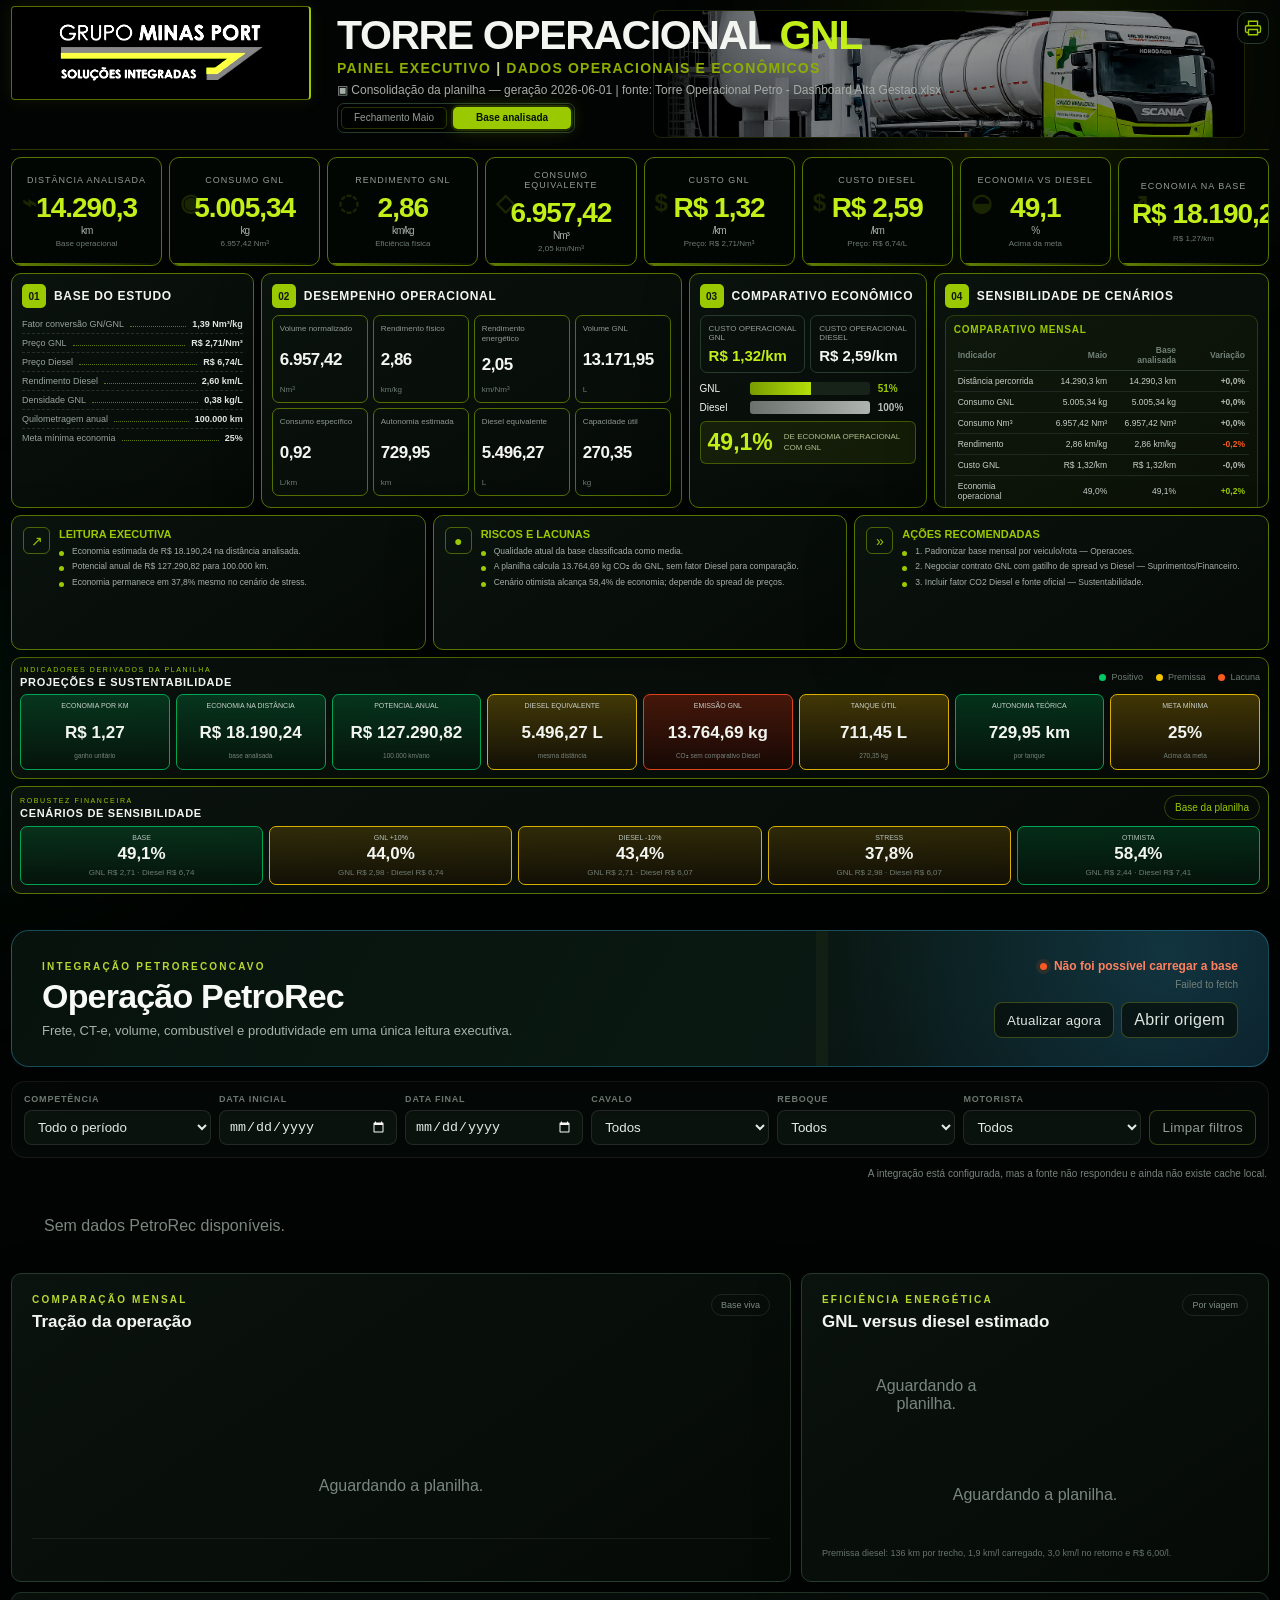
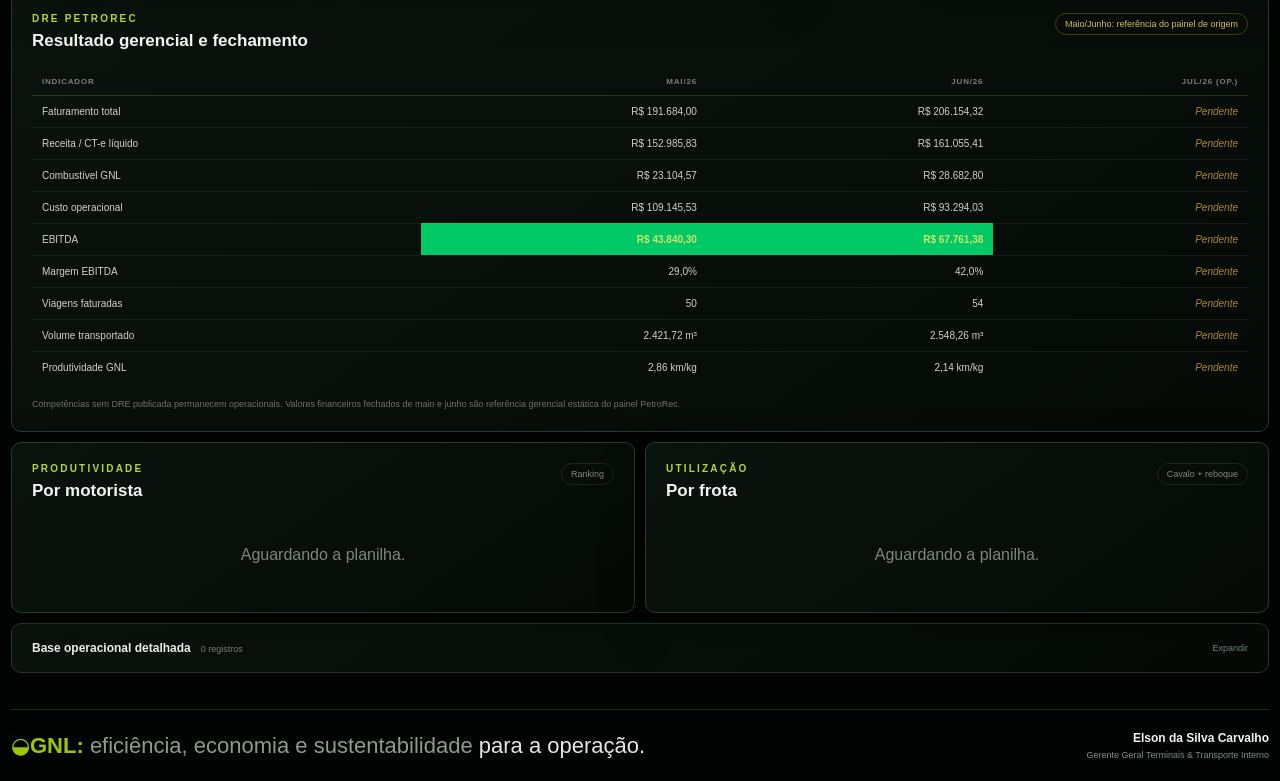
==== commit e9595786: "Add files via upload" ====
--- a/index[1].html
+++ b/index[1].html
@@ -438,7 +438,7 @@
       <article class="panel pr-panel pr-dre-panel">
         <div class="pr-panel-title"><div><p>DRE PETROREC</p><h3>Resultado gerencial e fechamento</h3></div><span class="pr-manual-badge">Maio/Junho: referência do painel de origem</span></div>
         <div class="pr-table-wrap"><table><thead id="prDreHead"></thead><tbody id="prDreBody"></tbody></table></div>
-        <p class="pr-data-note">Julho permanece operacional até a publicação de uma aba DRE compartilhada. Valores financeiros fechados de maio e junho são referência gerencial estática do painel PetroRec.</p>
+        <p class="pr-data-note">Competências sem DRE publicada permanecem operacionais. Valores financeiros fechados de maio e junho são referência gerencial estática do painel PetroRec.</p>
       </article>
 
       <div class="pr-grid pr-grid-ranking">
@@ -467,6 +467,6 @@
   <div class="toast" id="toast" role="status" aria-live="polite"></div>
   <script src="dados.js?v=6"></script>
   <script src="script.js?v=34"></script>
-  <script src="petrorec.js?v=1"></script>
+  <script src="petrorec.js?v=2"></script>
 </body>
 </html>
--- a/petrorec.css
+++ b/petrorec.css
@@ -0,0 +1,205 @@
+.pr-module{
+  --pr-blue:#3bd0ff;
+  --pr-blue-soft:rgba(59,208,255,.12);
+  --pr-lime:#b7d632;
+  --pr-line:rgba(183,214,50,.22);
+  margin:34px 0 10px;
+  padding:2px 0 26px;
+  scroll-margin-top:20px;
+}
+.pr-module *{box-sizing:border-box}
+.pr-header{
+  position:relative;
+  display:flex;
+  align-items:flex-end;
+  justify-content:space-between;
+  gap:28px;
+  padding:28px 30px;
+  margin-bottom:14px;
+  overflow:hidden;
+  border:1px solid rgba(59,208,255,.3);
+  border-radius:18px;
+  background:
+    radial-gradient(circle at 92% 15%,rgba(59,208,255,.18),transparent 29%),
+    linear-gradient(120deg,#07120d 0%,#0a1812 58%,#071017 100%);
+  box-shadow:0 22px 60px rgba(0,0,0,.28);
+}
+.pr-header:before{
+  content:"";
+  position:absolute;
+  inset:0;
+  pointer-events:none;
+  background:linear-gradient(90deg,transparent 0 64%,rgba(183,214,50,.045) 64% 65%,transparent 65% 100%);
+}
+.pr-heading-copy,.pr-source-box{position:relative;z-index:1}
+.pr-eyebrow,.pr-panel-title p{
+  margin:0 0 7px;
+  color:var(--pr-lime);
+  font-size:10px;
+  font-weight:800;
+  letter-spacing:2.2px;
+}
+.pr-heading-copy h2{margin:0;color:#f7faf7;font-size:34px;line-height:1;letter-spacing:-.8px}
+.pr-heading-copy>p:last-child{margin:10px 0 0;color:#a6b2aa;font-size:13px}
+.pr-source-box{min-width:270px;text-align:right}
+.pr-status{display:block;color:#abb6af;font-size:12px;font-weight:800}
+.pr-status:before{
+  content:"";
+  display:inline-block;
+  width:7px;height:7px;margin-right:7px;border-radius:50%;
+  background:#f1c500;box-shadow:0 0 0 4px rgba(241,197,0,.1);
+}
+.pr-status[data-state="ok"]{color:#d8ef7a}
+.pr-status[data-state="ok"]:before{background:#9bc900;box-shadow:0 0 0 4px rgba(155,201,0,.11)}
+.pr-status[data-state="cache"]{color:#f1c500}
+.pr-status[data-state="error"]{color:#ff815f}
+.pr-status[data-state="error"]:before{background:#fa5a1f;box-shadow:0 0 0 4px rgba(250,90,31,.12)}
+.pr-source-box small{display:block;margin-top:6px;color:#748078;font-size:10px}
+.pr-source-actions{display:flex;justify-content:flex-end;gap:7px;margin-top:12px}
+.pr-source-actions button,.pr-source-actions a,.pr-clear{
+  appearance:none;
+  border:1px solid rgba(183,214,50,.28);
+  border-radius:8px;
+  background:rgba(8,14,10,.72);
+  color:#dce4de;
+  padding:8px 12px;
+  font:700 10px/1 inherit;
+  letter-spacing:.3px;
+  text-decoration:none;
+  cursor:pointer;
+}
+.pr-source-actions button:hover,.pr-source-actions a:hover,.pr-clear:hover{border-color:var(--pr-lime);color:#fff}
+.pr-filterbar{
+  display:grid;
+  grid-template-columns:1.05fr repeat(5,minmax(115px,1fr)) auto;
+  gap:8px;
+  align-items:end;
+  padding:12px;
+  margin-bottom:10px;
+  border:1px solid rgba(255,255,255,.07);
+  border-radius:14px;
+  background:rgba(6,11,8,.8);
+}
+.pr-filterbar label{display:grid;gap:6px;min-width:0}
+.pr-filterbar label span{color:#79857e;font-size:9px;font-weight:800;letter-spacing:.8px;text-transform:uppercase}
+.pr-filterbar select,.pr-filterbar input{
+  width:100%;height:35px;
+  border:1px solid rgba(255,255,255,.1);
+  border-radius:8px;
+  outline:none;
+  background:#0b130e;
+  color:#eaf0eb;
+  padding:0 9px;
+  font:600 11px/1 inherit;
+  color-scheme:dark;
+}
+.pr-filterbar select:focus,.pr-filterbar input:focus{border-color:rgba(183,214,50,.65);box-shadow:0 0 0 3px rgba(183,214,50,.07)}
+.pr-clear{height:35px;color:#96a099}
+.pr-context{margin:0 2px 10px;color:#77847c;font-size:10px;text-align:right}
+.pr-kpi-grid{display:grid;grid-template-columns:repeat(4,minmax(0,1fr));gap:10px;margin-bottom:10px}
+.pr-kpi{
+  position:relative;
+  min-height:126px;
+  padding:18px;
+  overflow:hidden;
+  border:1px solid rgba(255,255,255,.08);
+  border-radius:14px;
+  background:linear-gradient(145deg,rgba(15,26,19,.96),rgba(7,13,9,.98));
+}
+.pr-kpi:after{content:"";position:absolute;left:0;right:0;bottom:0;height:2px;background:linear-gradient(90deg,var(--pr-lime),transparent 70%)}
+.pr-kpi.blue:after{background:linear-gradient(90deg,var(--pr-blue),transparent 70%)}
+.pr-kpi .label{display:block;min-height:25px;color:#89968e;font-size:9px;font-weight:800;letter-spacing:1px;text-transform:uppercase}
+.pr-kpi strong{display:block;margin-top:8px;color:#f5f8f5;font-size:23px;line-height:1;letter-spacing:-.5px}
+.pr-kpi em{display:block;margin-top:9px;color:#728078;font-size:10px;font-style:normal}
+.pr-kpi .trend{color:#cce669}
+.pr-grid{display:grid;gap:10px;margin-bottom:10px}
+.pr-grid-main{grid-template-columns:minmax(0,1.25fr) minmax(350px,.75fr)}
+.pr-grid-ranking{grid-template-columns:1fr 1fr}
+.pr-panel{min-width:0;padding:20px!important}
+.pr-panel-title{display:flex;align-items:flex-start;justify-content:space-between;gap:18px;margin-bottom:17px}
+.pr-panel-title h3{margin:0;color:#f2f5f2;font-size:17px}
+.pr-panel-title>span{border:1px solid rgba(255,255,255,.09);border-radius:999px;padding:5px 9px;color:#7e8a82;font-size:9px;white-space:nowrap}
+.pr-panel-title .pr-manual-badge{border-color:rgba(241,197,0,.25);color:#d7bd58}
+.pr-month-chart{display:grid;grid-auto-flow:column;grid-auto-columns:minmax(92px,1fr);align-items:end;gap:12px;min-height:190px;padding:10px 6px 15px;border-bottom:1px solid rgba(255,255,255,.07);overflow-x:auto}
+.pr-month-column{display:grid;grid-template-rows:125px auto;gap:9px;min-width:90px;text-align:center}
+.pr-bars{display:flex;align-items:flex-end;justify-content:center;gap:5px;height:125px}
+.pr-bar{position:relative;width:23px;min-height:3px;height:var(--h);border-radius:5px 5px 2px 2px;background:linear-gradient(180deg,#cae653,#6b8513);box-shadow:0 0 16px rgba(183,214,50,.12)}
+.pr-bar.volume{background:linear-gradient(180deg,#5bddff,#16759a);box-shadow:0 0 16px rgba(59,208,255,.12)}
+.pr-bar:hover:before{content:attr(data-tip);position:absolute;left:50%;bottom:calc(100% + 7px);z-index:2;transform:translateX(-50%);padding:5px 7px;border-radius:5px;background:#050806;color:#eef4ef;font-size:9px;white-space:nowrap}
+.pr-month-column b{display:block;color:#dfe5df;font-size:11px}
+.pr-month-column small{display:block;margin-top:3px;color:#68746d;font-size:9px}
+.pr-compact-table{margin-top:14px}
+.pr-table-wrap{width:100%;overflow:auto}
+.pr-table-wrap table{width:100%;border-collapse:collapse;white-space:nowrap}
+.pr-table-wrap th{padding:9px 10px;border-bottom:1px solid rgba(183,214,50,.18);color:#758179;font-size:8px;letter-spacing:.8px;text-align:right;text-transform:uppercase}
+.pr-table-wrap th:first-child,.pr-table-wrap td:first-child{text-align:left}
+.pr-table-wrap td{padding:10px;border-bottom:1px solid rgba(255,255,255,.055);color:#cbd3cd;font-size:10px;text-align:right}
+.pr-table-wrap tbody tr:hover td{background:rgba(183,214,50,.025);color:#fff}
+.pr-table-wrap td.good{color:#cce669;font-weight:800}
+.pr-table-wrap td.pending{color:#ad8735;font-style:italic}
+.pr-fuel-cards{display:grid;grid-template-columns:1fr 1fr;gap:9px}
+.pr-fuel-card{padding:14px;border:1px solid rgba(255,255,255,.08);border-radius:11px;background:rgba(0,0,0,.14)}
+.pr-fuel-card span{display:block;color:#78847c;font-size:9px;text-transform:uppercase}
+.pr-fuel-card strong{display:block;margin-top:7px;color:#f3f6f3;font-size:21px}
+.pr-fuel-card em{display:block;margin-top:6px;color:#6f7b73;font-size:9px;font-style:normal}
+.pr-fuel-card.saving{grid-column:1/-1;border-color:rgba(183,214,50,.28);background:linear-gradient(90deg,rgba(183,214,50,.1),rgba(7,13,9,.2))}
+.pr-fuel-card.saving strong{color:#d9ef7d}
+.pr-fuel-bars{display:grid;gap:10px;margin-top:17px}
+.pr-fuel-row{display:grid;grid-template-columns:52px 1fr 60px;gap:9px;align-items:center;color:#7f8c84;font-size:9px}
+.pr-fuel-track{height:7px;overflow:hidden;border-radius:9px;background:#18211a}
+.pr-fuel-track i{display:block;height:100%;width:var(--w);border-radius:inherit;background:linear-gradient(90deg,#83a20d,#c8e84f)}
+.pr-fuel-row.diesel .pr-fuel-track i{background:linear-gradient(90deg,#824421,#f08a3c)}
+.pr-fuel-row b{text-align:right;color:#d7ded9;font-size:9px}
+.pr-assumption,.pr-data-note{margin:15px 0 0;color:#68746d;font-size:9px;line-height:1.5}
+.pr-dre-panel{margin-bottom:10px}
+.pr-ranking{display:grid;gap:8px}
+.pr-rank-row{display:grid;grid-template-columns:28px minmax(130px,1fr) minmax(90px,.8fr) auto;gap:10px;align-items:center;padding:10px 11px;border:1px solid rgba(255,255,255,.06);border-radius:10px;background:rgba(0,0,0,.12)}
+.pr-rank-no{display:grid;place-items:center;width:25px;height:25px;border-radius:7px;background:rgba(183,214,50,.1);color:#cce669;font-size:10px;font-weight:800}
+.pr-rank-name{min-width:0}
+.pr-rank-name b{display:block;overflow:hidden;color:#e3e8e4;font-size:10px;text-overflow:ellipsis;white-space:nowrap}
+.pr-rank-name small{display:block;margin-top:4px;color:#6d7971;font-size:8px}
+.pr-rank-track{height:5px;border-radius:6px;background:#172018;overflow:hidden}
+.pr-rank-track i{display:block;height:100%;width:var(--w);border-radius:inherit;background:linear-gradient(90deg,#779713,#cae653)}
+.pr-rank-value{text-align:right}
+.pr-rank-value strong{display:block;color:#eef2ef;font-size:12px}
+.pr-rank-value small{display:block;margin-top:3px;color:#6e7a72;font-size:8px}
+.pr-details{padding:0!important;overflow:hidden}
+.pr-details summary{display:flex;align-items:center;justify-content:space-between;gap:18px;padding:17px 20px;cursor:pointer;list-style:none}
+.pr-details summary::-webkit-details-marker{display:none}
+.pr-details summary span{display:flex;align-items:baseline;gap:10px}
+.pr-details summary b{color:#e9eeea;font-size:12px}
+.pr-details summary small,.pr-details summary em{color:#718078;font-size:9px;font-style:normal}
+.pr-details[open] summary{border-bottom:1px solid rgba(255,255,255,.07)}
+.pr-details .pr-table-wrap{max-height:460px}
+.pr-details table{min-width:1040px}
+.pr-empty{padding:28px!important;color:#7a877e!important;text-align:center!important}
+@media(max-width:1180px){
+  .pr-filterbar{grid-template-columns:repeat(3,1fr)}
+  .pr-clear{width:100%}
+  .pr-kpi-grid{grid-template-columns:repeat(2,1fr)}
+  .pr-grid-main{grid-template-columns:1fr}
+}
+@media(max-width:760px){
+  .pr-header{align-items:flex-start;flex-direction:column;padding:22px}
+  .pr-heading-copy h2{font-size:29px}
+  .pr-source-box{min-width:0;width:100%;text-align:left}
+  .pr-source-actions{justify-content:flex-start}
+  .pr-filterbar{grid-template-columns:1fr 1fr}
+  .pr-kpi-grid,.pr-grid-ranking{grid-template-columns:1fr}
+  .pr-kpi{min-height:105px}
+  .pr-panel{padding:16px!important}
+  .pr-panel-title{align-items:flex-start;flex-direction:column;gap:8px}
+  .pr-rank-row{grid-template-columns:28px minmax(115px,1fr) auto}
+  .pr-rank-track{display:none}
+}
+@media(max-width:480px){
+  .pr-filterbar{grid-template-columns:1fr}
+  .pr-fuel-cards{grid-template-columns:1fr}
+  .pr-fuel-card.saving{grid-column:auto}
+}
+@media print{
+  .pr-filterbar,.pr-source-actions,.pr-details{display:none!important}
+  .pr-module{break-before:page}
+  .pr-grid-main,.pr-grid-ranking{grid-template-columns:1fr 1fr}
+  .pr-kpi-grid{grid-template-columns:repeat(4,1fr)}
+}
